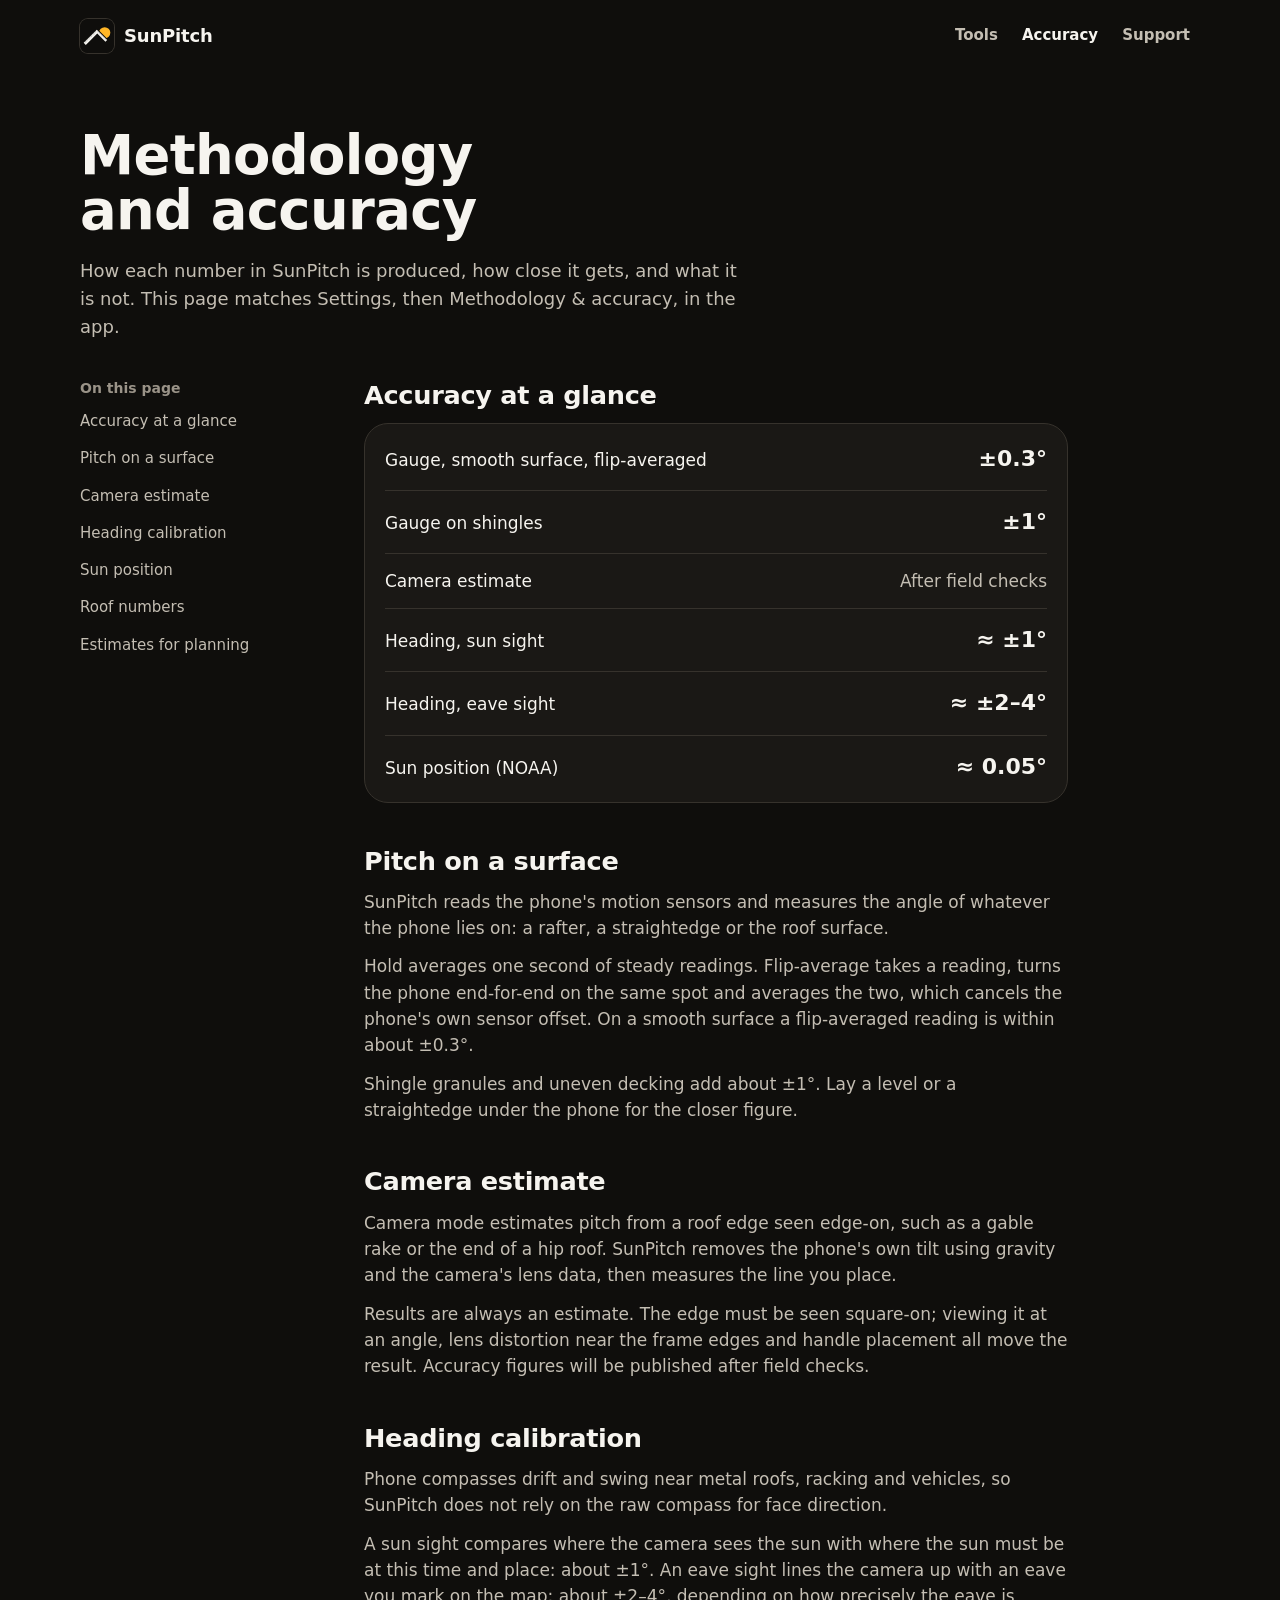
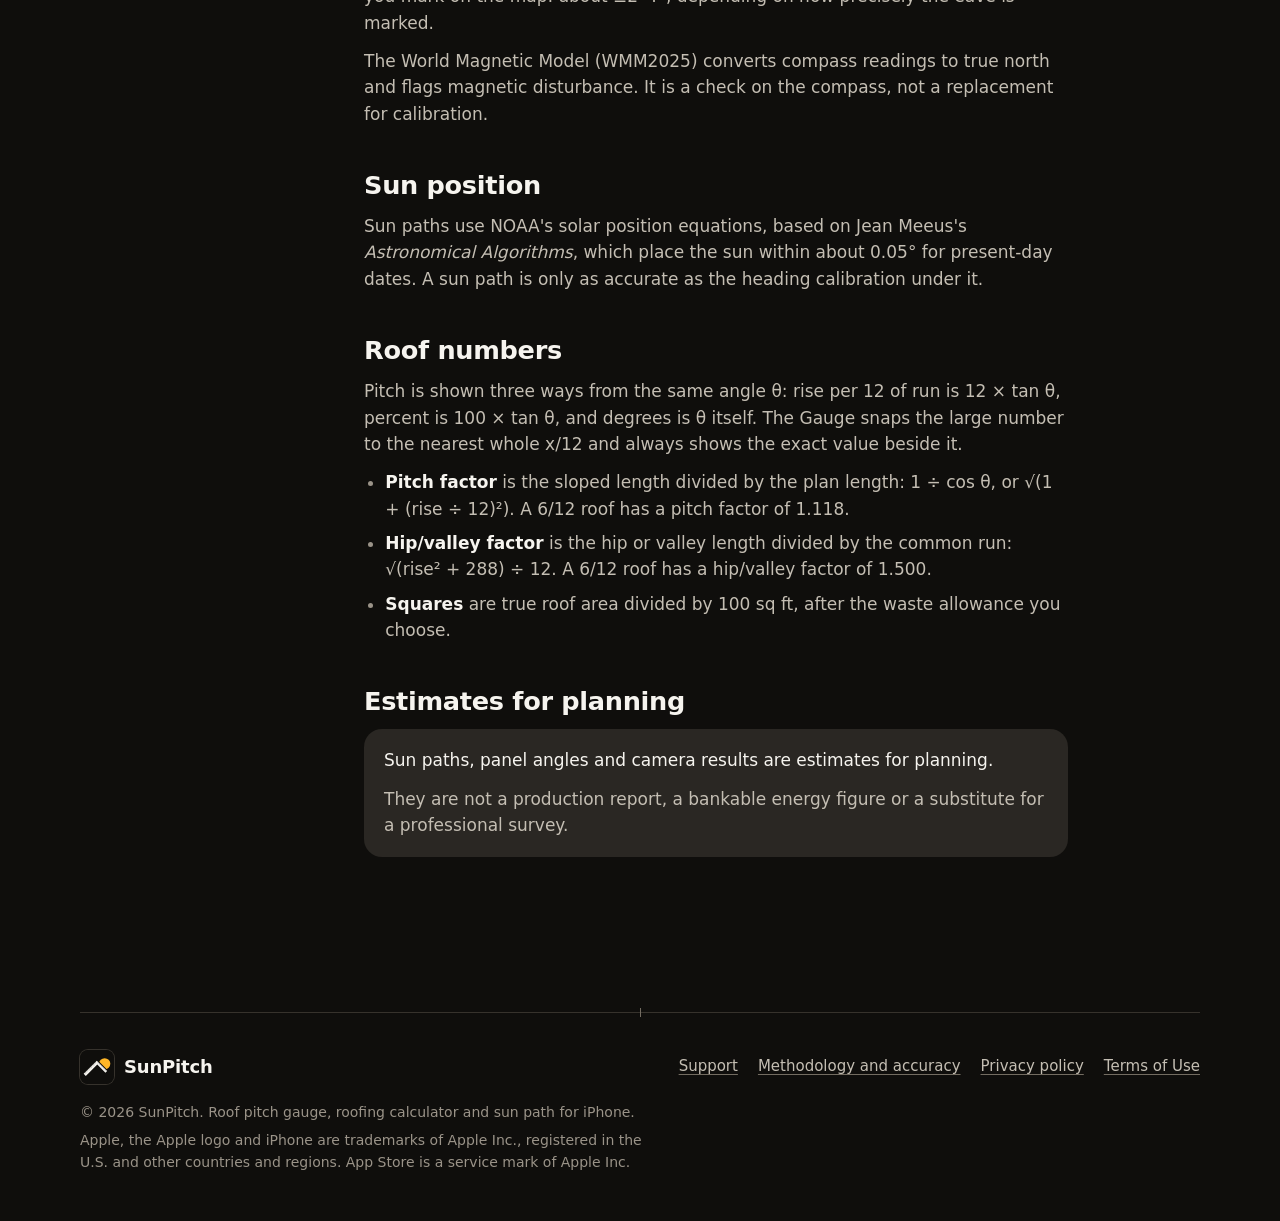
==== methodology.html @ bb5fe78e "Publish site from sunpitch@19d4acf" ====
<!doctype html>
<html lang="en">
<head>
<meta charset="utf-8">
<meta name="viewport" content="width=device-width, initial-scale=1, viewport-fit=cover">
<title>Methodology and accuracy · SunPitch</title>
<meta name="description" content="How SunPitch measures roof pitch, estimates pitch from the camera, calibrates heading and computes the sun's position, and how close each number gets.">
<meta name="theme-color" content="#0F0E0C">
<meta name="color-scheme" content="dark">
<link rel="icon" href="favicon.svg" type="image/svg+xml">
<link rel="apple-touch-icon" href="apple-touch-icon.png">
<link rel="stylesheet" href="style.css">
</head>
<body>
<a class="skip-link" href="#main">Skip to content</a>

<div class="wrap">
  <header class="site-head">
    <a class="brand" href="index.html" aria-label="SunPitch home">
      <img src="icon.svg" alt="" width="34" height="34">
      <span>SunPitch</span>
    </a>
    <nav class="site-nav" aria-label="Main">
      <a class="nav-extra" href="index.html#tools">Tools</a>
      <a class="nav-wide" href="methodology.html" aria-current="page">Accuracy</a>
      <a href="support.html">Support</a>
    </nav>
  </header>
</div>

<main id="main" class="doc">
  <div class="wrap">
    <div class="doc-head">
      <h1>Methodology and accuracy</h1>
      <p class="doc-intro">How each number in SunPitch is produced, how close it gets, and what it is not. This page matches Settings, then Methodology &amp; accuracy, in the app.</p>
    </div>

    <div class="doc-body">
      <nav class="toc" aria-labelledby="toc-title">
        <h2 id="toc-title">On this page</h2>
        <ol>
          <li><a href="#glance">Accuracy at a glance</a></li>
          <li><a href="#surface">Pitch on a surface</a></li>
          <li><a href="#camera">Camera estimate</a></li>
          <li><a href="#heading">Heading calibration</a></li>
          <li><a href="#sun">Sun position</a></li>
          <li><a href="#roof">Roof numbers</a></li>
          <li><a href="#estimates">Estimates for planning</a></li>
        </ol>
      </nav>

      <div class="prose">
        <section id="glance" aria-labelledby="glance-title">
          <h2 id="glance-title">Accuracy at a glance</h2>
          <div class="acc-card">
            <table class="acc">
              <caption class="visually-hidden">Typical accuracy of each SunPitch measurement</caption>
              <tbody>
                <tr><th scope="row">Gauge, smooth surface, flip-averaged</th><td>±0.3°</td></tr>
                <tr><th scope="row">Gauge on shingles</th><td>±1°</td></tr>
                <tr><th scope="row">Camera estimate</th><td class="wait">After field checks</td></tr>
                <tr><th scope="row">Heading, sun sight</th><td>≈ ±1°</td></tr>
                <tr><th scope="row">Heading, eave sight</th><td>≈ ±2–4°</td></tr>
                <tr><th scope="row">Sun position (NOAA)</th><td>≈ 0.05°</td></tr>
              </tbody>
            </table>
          </div>
        </section>

        <section id="surface" aria-labelledby="surface-title">
          <h2 id="surface-title">Pitch on a surface</h2>
          <p>SunPitch reads the phone's motion sensors and measures the angle of whatever the phone lies on: a rafter, a straightedge or the roof surface.</p>
          <p>Hold averages one second of steady readings. Flip-average takes a reading, turns the phone end-for-end on the same spot and averages the two, which cancels the phone's own sensor offset. On a smooth surface a flip-averaged reading is within about ±0.3°.</p>
          <p>Shingle granules and uneven decking add about ±1°. Lay a level or a straightedge under the phone for the closer figure.</p>
        </section>

        <section id="camera" aria-labelledby="camera-title">
          <h2 id="camera-title">Camera estimate</h2>
          <p>Camera mode estimates pitch from a roof edge seen edge-on, such as a gable rake or the end of a hip roof. SunPitch removes the phone's own tilt using gravity and the camera's lens data, then measures the line you place.</p>
          <p>Results are always an estimate. The edge must be seen square-on; viewing it at an angle, lens distortion near the frame edges and handle placement all move the result. Accuracy figures will be published after field checks.</p>
        </section>

        <section id="heading" aria-labelledby="heading-title">
          <h2 id="heading-title">Heading calibration</h2>
          <p>Phone compasses drift and swing near metal roofs, racking and vehicles, so SunPitch does not rely on the raw compass for face direction.</p>
          <p>A sun sight compares where the camera sees the sun with where the sun must be at this time and place: about ±1°. An eave sight lines the camera up with an eave you mark on the map: about ±2–4°, depending on how precisely the eave is marked.</p>
          <p>The World Magnetic Model (WMM2025) converts compass readings to true north and flags magnetic disturbance. It is a check on the compass, not a replacement for calibration.</p>
        </section>

        <section id="sun" aria-labelledby="sun-title">
          <h2 id="sun-title">Sun position</h2>
          <p>Sun paths use NOAA's solar position equations, based on Jean Meeus's <cite>Astronomical Algorithms</cite>, which place the sun within about 0.05° for present-day dates. A sun path is only as accurate as the heading calibration under it.</p>
        </section>

        <section id="roof" aria-labelledby="roof-title">
          <h2 id="roof-title">Roof numbers</h2>
          <p>Pitch is shown three ways from the same angle θ: rise per 12 of run is 12 × tan θ, percent is 100 × tan θ, and degrees is θ itself. The Gauge snaps the large number to the nearest whole x/12 and always shows the exact value beside it.</p>
          <ul>
            <li><strong>Pitch factor</strong> is the sloped length divided by the plan length: 1 ÷ cos θ, or √(1 + (rise ÷ 12)²). A 6/12 roof has a pitch factor of 1.118.</li>
            <li><strong>Hip/valley factor</strong> is the hip or valley length divided by the common run: √(rise² + 288) ÷ 12. A 6/12 roof has a hip/valley factor of 1.500.</li>
            <li><strong>Squares</strong> are true roof area divided by 100 sq ft, after the waste allowance you choose.</li>
          </ul>
        </section>

        <section id="estimates" aria-labelledby="estimates-title">
          <h2 id="estimates-title">Estimates for planning</h2>
          <div class="note">
            <p>Sun paths, panel angles and camera results are estimates for planning.</p>
            <p>They are not a production report, a bankable energy figure or a substitute for a professional survey.</p>
          </div>
        </section>
      </div>
    </div>
  </div>
</main>

<footer class="site-foot">
  <div class="wrap">
    <hr class="horizon">
    <div class="foot-grid">
      <div class="foot-legal">
        <a class="brand" href="index.html" aria-label="SunPitch home"><img src="icon.svg" alt="" width="34" height="34"><span>SunPitch</span></a>
        <p>© 2026 SunPitch. Roof pitch gauge, roofing calculator and sun path for iPhone.</p>
        <p>Apple, the Apple logo and iPhone are trademarks of Apple Inc., registered in the U.S. and other countries and regions. App Store is a service mark of Apple Inc.</p>
      </div>
      <nav aria-label="Footer">
        <ul class="foot-links">
          <li><a href="support.html">Support</a></li>
          <li><a href="methodology.html" aria-current="page">Methodology and accuracy</a></li>
          <li><a href="privacy.html">Privacy policy</a></li>
          <li><a href="terms.html">Terms of Use</a></li>
        </ul>
      </nav>
    </div>
  </div>
</footer>
</body>
</html>
---- style.css ----
/* SunPitch public site. Design system: docs/design/DESIGN.md, dark palette.
   One stylesheet, no web fonts, no scripts. SF Pro is used through system-ui in three widths:
   Expanded for names and actions, Condensed for numbers, Standard for prose. */

:root {
  color-scheme: dark;

  /* Named colours (DESIGN §3.1) */
  --asphalt: #0F0E0C;
  --slate-1: #1A1815;
  --slate-2: #211F1C;
  --slate-3: #2A2723;
  --chalk: #F6F4EF;
  --sungold: #FFB627;
  --level: #98F5BB;
  --flag: #FF8A3D;
  --ember: #FF7A5C;
  --frost: #C2E0FF;

  /* Roles (DESIGN §3.2). Every text role is at least 6:1 on the background. */
  --bg: var(--asphalt);
  --surface: var(--slate-1);
  --overlay: var(--slate-2);
  --fill: var(--slate-3);
  --hairline: #36322C;
  --border-strong: #736C61;
  --text-1: var(--chalk);          /* 17.55:1 */
  --text-2: #C4BEB3;               /* 10.44:1 */
  --text-3: #9A9388;               /* 6.34:1, metadata only */
  --accent: var(--sungold);
  --on-accent: #17130B;
  --accent-container: #3F3118;
  --positive-container: #2C372C;
  --warning-container: #3F2A1B;
  --focus: var(--sungold);

  /* Type: one family, three widths */
  --font: system-ui, -apple-system, "Segoe UI", Roboto, "Helvetica Neue", Arial, sans-serif;
  --wide: 125%;
  --narrow: 75%;

  /* Space (4 pt grid) */
  --gutter: 20px;
  --max: 1160px;
  --measure: 64ch;
  --section: clamp(64px, 9vw, 120px);

  /* Radii: the bigger the object, the rounder */
  --r-s: 10px;
  --r-m: 14px;
  --r-l: 18px;
  --r-xl: 24px;
  --r-xxl: 32px;
}

@media (prefers-contrast: more) {
  :root {
    --text-2: #DAD5CC;
    --text-3: #B5AEA3;
    --hairline: #4A453E;
    --border-strong: #8C8578;
  }
}

/* ---------- Base ---------- */

*,
*::before,
*::after { box-sizing: border-box; }

html {
  background: var(--bg);
  -webkit-text-size-adjust: 100%;
  text-size-adjust: 100%;
  scroll-padding-top: 24px;
}

body {
  margin: 0;
  background: var(--bg);
  color: var(--text-1);
  font-family: var(--font);
  font-size: 1.0625rem;          /* 17 px, the iOS body size */
  line-height: 1.55;
  -webkit-font-smoothing: antialiased;
  text-rendering: optimizeLegibility;
  overflow-x: hidden;
}

img,
svg { display: block; max-width: 100%; }

p,
ul,
ol,
dl,
figure { margin: 0; }

a {
  color: var(--text-1);
  text-decoration: underline;
  text-decoration-color: var(--border-strong);
  text-decoration-thickness: 1px;
  text-underline-offset: 0.18em;
}
a:hover { text-decoration-color: var(--accent); }

:focus-visible {
  outline: 2px solid var(--focus);
  outline-offset: 3px;
  border-radius: 4px;
}

h1,
h2,
h3 {
  margin: 0;
  font-stretch: var(--wide);
  font-weight: 700;
  letter-spacing: -0.012em;
  text-wrap: balance;
}

h1 { font-size: clamp(2.15rem, 1.05rem + 4.2vw, 4.1rem); line-height: 1.02; }
h2 { font-size: clamp(1.55rem, 1.1rem + 1.7vw, 2.35rem); line-height: 1.1; }
h3 { font-size: 1.25rem; line-height: 1.2; font-weight: 650; }

.num {
  font-stretch: var(--narrow);
  font-variant-numeric: tabular-nums;
}

.visually-hidden {
  position: absolute !important;
  width: 1px;
  height: 1px;
  margin: -1px;
  padding: 0;
  overflow: hidden;
  clip: rect(0 0 0 0);
  white-space: nowrap;
  border: 0;
}

.skip-link {
  position: absolute;
  left: 12px;
  top: -60px;
  z-index: 10;
  padding: 10px 16px;
  border-radius: var(--r-m);
  background: var(--accent);
  color: var(--on-accent);
  font-weight: 650;
  font-stretch: var(--wide);
  text-decoration: none;
}
.skip-link:focus { top: 12px; }

.wrap {
  width: 100%;
  max-width: var(--max);
  margin-inline: auto;
  padding-inline: var(--gutter);
}

/* ---------- Horizon rule (signature 3): a level's horizon with a centre tick ---------- */

.horizon {
  position: relative;
  height: 1px;
  margin: 0;
  border: 0;
  background: var(--hairline);
  overflow: visible;
}
.horizon::after {
  content: "";
  position: absolute;
  left: 50%;
  top: -4px;
  width: 1px;
  height: 9px;
  background: var(--border-strong);
}

/* ---------- Header ---------- */

.site-head {
  display: flex;
  align-items: center;
  justify-content: space-between;
  gap: 16px;
  min-height: 72px;
}

.brand {
  display: inline-flex;
  align-items: center;
  gap: 10px;
  min-height: 44px;
  color: var(--text-1);
  text-decoration: none;
  font-stretch: var(--wide);
  font-weight: 700;
  font-size: 1.125rem;
  letter-spacing: -0.01em;
}
.brand img { width: 34px; height: 34px; border-radius: 8px; box-shadow: 0 0 0 1px var(--hairline); }

.site-nav { display: flex; gap: 4px; }
.site-nav a {
  display: inline-flex;
  align-items: center;
  min-height: 44px;
  padding-inline: 10px;
  border-radius: var(--r-m);
  color: var(--text-2);
  text-decoration: none;
  font-stretch: var(--wide);
  font-weight: 600;
  font-size: 0.9375rem;
}
.site-nav a:hover { color: var(--text-1); background: var(--surface); }
.site-nav a[aria-current="page"] { color: var(--text-1); }
.site-nav .nav-extra { display: none; }

@media (min-width: 720px) {
  .site-nav .nav-extra { display: inline-flex; }
}

/* ---------- Hero ---------- */

.hero {
  display: grid;
  grid-template-columns: minmax(0, 1fr);
  gap: 40px;
  padding-block: clamp(28px, 6vw, 72px) clamp(56px, 7vw, 96px);
}

.hero h1 { max-width: 13ch; }

.lede {
  margin-top: 20px;
  max-width: 46ch;
  color: var(--text-2);
  font-size: clamp(1.0625rem, 1rem + 0.3vw, 1.1875rem);
}

.get {
  display: flex;
  flex-wrap: wrap;
  align-items: center;
  gap: 16px 20px;
  margin-top: 32px;
}

/* App Store badge. Replace the placeholder with Apple's official artwork (see README). */
.store-badge {
  display: inline-flex;
  align-items: center;
  justify-content: center;
  min-width: 160px;
  min-height: 54px;
  border-radius: 12px;
  text-decoration: none;
}
.store-badge.placeholder {
  flex-direction: column;
  gap: 2px;
  padding: 8px 16px;
  border: 1.5px solid var(--hairline);
  background: transparent;
  color: var(--text-1);
  font-size: 0.8125rem;
  line-height: 1.25;
  text-align: center;
}
.store-badge.placeholder strong { font-stretch: var(--wide); font-size: 0.9375rem; }
.store-badge.placeholder span { color: var(--text-2); }

.price-line {
  max-width: 30ch;
  color: var(--text-2);
  font-size: 0.9375rem;
  line-height: 1.45;
}
.price-line b { color: var(--text-1); font-weight: 600; }

@media (min-width: 960px) {
  .hero {
    grid-template-columns: minmax(0, 1.08fr) minmax(0, 0.92fr);
    align-items: center;
    gap: 56px;
  }
}

/* ---------- Instrument card: the Gauge, as the app draws it ---------- */

.instrument {
  position: relative;
  padding: 16px clamp(16px, 4vw, 24px) clamp(18px, 4vw, 24px);
  border: 1px solid var(--hairline);
  border-radius: var(--r-xxl);
  background: var(--surface);
}

.pills {
  display: flex;
  align-items: center;
  gap: 8px;
  flex-wrap: wrap;
}

.pill {
  display: inline-flex;
  align-items: center;
  gap: 6px;
  min-height: 30px;
  padding: 4px 12px;
  border-radius: 999px;
  font-stretch: var(--wide);
  font-weight: 600;
  font-size: 0.8125rem;
  line-height: 1;
  white-space: nowrap;
}
.pill svg { width: 13px; height: 13px; flex: none; }
.pill-held { background: var(--accent-container); color: var(--sungold); }
.pill-info { border: 1px solid var(--hairline); color: var(--text-2); }
.pill-tol {
  margin-left: auto;
  border: 1px solid var(--hairline);
  color: var(--text-2);
  font-stretch: var(--narrow);
  font-variant-numeric: tabular-nums;
  font-size: 0.9375rem;
}
.pill-estimate {
  border: 1.5px dashed var(--text-2);
  color: var(--text-2);
}
.pill-live { background: var(--positive-container); color: var(--level); }
.pill-live::before {
  content: "";
  width: 7px;
  height: 7px;
  border-radius: 50%;
  background: var(--level);
}

.reading {
  display: flex;
  align-items: flex-end;
  justify-content: space-between;
  gap: 12px;
  margin-top: 18px;
}

.readout {
  font-stretch: var(--narrow);
  font-variant-numeric: tabular-nums;
  font-weight: 700;
  font-size: clamp(6.25rem, 4.6rem + 7vw, 9.5rem);
  line-height: 0.8;
  letter-spacing: -0.02em;
  white-space: nowrap;
}
.readout .v { color: var(--sungold); }
.readout .u { color: var(--text-2); font-size: 40%; letter-spacing: 0; }

.held-bar {
  width: 9.5rem;
  max-width: 48%;
  height: 6px;
  margin-top: 14px;
  border-radius: 3px;
  background: var(--sungold);
  transform-origin: left center;
}

.reading-side {
  display: grid;
  justify-items: end;
  gap: 2px;
  padding-bottom: 4px;
  font-stretch: var(--narrow);
  font-variant-numeric: tabular-nums;
  text-align: right;
  white-space: nowrap;
}
.reading-side .deg { font-size: clamp(1.9rem, 1.5rem + 1.4vw, 2.5rem); font-weight: 700; line-height: 1.05; }
.reading-side .pct { font-size: 1.5rem; font-weight: 650; color: var(--text-2); line-height: 1.1; }
.reading-side .exact { font-size: 1.0625rem; color: var(--text-3); }

.dial-row {
  display: grid;
  grid-template-columns: minmax(0, 1fr);
  gap: 14px;
  margin-top: 18px;
}
.dial { width: 100%; max-width: 300px; height: auto; }

.tiles {
  display: grid;
  grid-template-columns: 1fr 1fr;
  gap: 10px;
  align-content: end;
}
.tile {
  padding: 12px 14px 14px;
  border-radius: var(--r-l);
  background: var(--fill);
}
.tile-label {
  display: block;
  color: var(--text-2);
  font-stretch: var(--wide);
  font-weight: 600;
  font-size: 0.8125rem;
  line-height: 1.3;
}
.tile-value {
  display: block;
  margin-top: 4px;
  font-stretch: var(--narrow);
  font-variant-numeric: tabular-nums;
  font-weight: 650;
  font-size: 1.875rem;
  line-height: 1;
}

@media (min-width: 420px) {
  .dial-row { grid-template-columns: minmax(0, 1.35fr) minmax(0, 1fr); align-items: end; }
  .tiles { grid-template-columns: 1fr; }
}

.instrument figcaption {
  margin-top: 16px;
  color: var(--text-3);
  font-size: 0.8125rem;
}

/* Dial (the Quadrant) */
.q-tM { stroke: #C4BEB3; stroke-width: 2.4; stroke-linecap: round; }
.q-tm5 { stroke: #C4BEB3; stroke-width: 1.4; }
.q-tm { stroke: #6B655B; stroke-width: 1; }
.q-rise { stroke: #9A9388; stroke-width: 1.4; }
.q-rarc { fill: none; stroke: #6B655B; stroke-width: 1; }
.q-lab text { fill: #C4BEB3; font: 600 13px var(--font); font-stretch: var(--narrow); }
.q-rlab text { fill: #9A9388; font: 600 12px var(--font); font-stretch: var(--narrow); }
.q-frame { fill: none; stroke: #736C61; stroke-width: 1.5; }
.q-wedge { fill: none; stroke: var(--sungold); stroke-width: 226; stroke-dasharray: 52.54 720; }
.q-needle line { stroke: var(--sungold); stroke-width: 3; stroke-linecap: round; }
.q-needle circle { fill: var(--sungold); }
.q-needle { transform-box: view-box; transform-origin: 22px 278px; }
.q-pivot { fill: var(--chalk); }
.q-pivot-in { fill: var(--asphalt); }

/* One orchestrated moment: the needle settles, then the reading locks gold. */
@media (prefers-reduced-motion: no-preference) {
  .q-needle { animation: needle 1.25s cubic-bezier(0.25, 0.85, 0.3, 1.12) 0.25s both; }
  .q-wedge { animation: wedge 1.25s cubic-bezier(0.25, 0.85, 0.3, 1.12) 0.25s both; }
  .readout .v { animation: lock 0.35s ease-out 1.5s both; }
  .held-bar { animation: bar 0.4s cubic-bezier(0.2, 0.8, 0.2, 1) 1.55s both; }
  .pill-held { animation: fadein 0.3s ease-out 1.5s both; }
}
@keyframes needle { from { transform: rotate(26.64deg); } to { transform: rotate(0deg); } }
@keyframes wedge { from { stroke-dasharray: 0 720; } to { stroke-dasharray: 52.54 720; } }
@keyframes lock { from { color: var(--chalk); } to { color: var(--sungold); } }
@keyframes bar { from { transform: scaleX(0); } to { transform: scaleX(1); } }
@keyframes fadein { from { opacity: 0; } to { opacity: 1; } }

/* ---------- Sections ---------- */

.section { padding-block: var(--section); }
.section.flush-top { padding-top: 0; }
.section-head { max-width: 40rem; }
.section-head p {
  margin-top: 16px;
  color: var(--text-2);
  max-width: 52ch;
}

/* ---------- Spec rows: every tool leads with the number it gives you ---------- */

.specs {
  margin-top: clamp(40px, 6vw, 64px);
  border-top: 1px solid var(--hairline);
}

.spec {
  display: grid;
  grid-template-columns: minmax(0, 1fr);
  gap: 14px;
  padding-block: 32px;
  border-bottom: 1px solid var(--hairline);
}

.spec-fig {
  font-stretch: var(--narrow);
  font-variant-numeric: tabular-nums;
  line-height: 1;
}
.spec-fig .big {
  display: block;
  font-weight: 700;
  font-size: clamp(3.25rem, 2.4rem + 3.6vw, 5.25rem);
  letter-spacing: -0.015em;
  white-space: nowrap;
}
.spec-fig .big small { font-size: 42%; color: var(--text-2); letter-spacing: 0; }
.spec-fig .sub {
  display: block;
  margin-top: 10px;
  color: var(--text-2);
  font-size: 1.1875rem;
  font-weight: 600;
}
.spec-fig .pill { margin-top: 14px; font-stretch: var(--wide); }

/* Every estimate looks like one: ≈, a lighter numeral and a dashed outline */
.spec-fig.estimate .big { font-weight: 500; color: var(--text-1); }
.spec-fig.estimate .approx { color: var(--text-2); font-size: 62%; margin-right: 0.08em; }

.spec-body h3 { margin-bottom: 10px; }
.spec-body p { color: var(--text-2); max-width: var(--measure); }
.spec-body p + p,
.spec-body .ticks + p { margin-top: 12px; }

.ticks {
  display: grid;
  gap: 6px;
  margin-top: 14px;
  padding: 0;
  list-style: none;
  color: var(--text-2);
  max-width: var(--measure);
}
.ticks li {
  position: relative;
  padding-left: 22px;
}
.ticks li::before {
  content: "";
  position: absolute;
  left: 2px;
  top: 0.78em;
  width: 10px;
  height: 1.5px;
  background: var(--border-strong);
}

@media (min-width: 760px) {
  .spec {
    grid-template-columns: minmax(0, 5fr) minmax(0, 7fr);
    gap: 40px;
    padding-block: 44px;
  }
}

/* ---------- Sun band ---------- */

.sun-band {
  display: grid;
  gap: 28px;
  padding-block: 44px;
  border-bottom: 1px solid var(--hairline);
}

.sky {
  position: relative;
  overflow: hidden;
  border: 1px solid var(--hairline);
  border-radius: var(--r-xl);
  background: #14130F;
}
.sky-fig { margin-top: 24px; }
.sky svg { width: 100%; height: auto; }
.hour-lab { font-family: var(--font); font-stretch: var(--narrow); }
.sky-hud {
  position: absolute;
  inset: 12px 12px auto 12px;
  display: flex;
  flex-wrap: wrap;
  justify-content: space-between;
  gap: 8px;
}
.sky-hud .pill { background: rgba(15, 14, 12, 0.78); }
.sky-hud .pill-live { background: rgba(44, 55, 44, 0.92); }

.legend {
  display: flex;
  flex-wrap: wrap;
  gap: 8px 20px;
  margin-top: 16px;
  padding: 0;
  list-style: none;
  color: var(--text-2);
  font-size: 0.9375rem;
}
.legend li { display: inline-flex; align-items: center; gap: 8px; }
.legend svg { width: 26px; height: 8px; flex: none; }
.sky-note { margin-top: 10px; color: var(--text-3); font-size: 0.875rem; }

@media (min-width: 960px) {
  .sun-band {
    grid-template-columns: minmax(0, 5fr) minmax(0, 7fr);
    gap: 40px;
    align-items: start;
    padding-block: 52px;
  }
}

/* ---------- Accuracy table ---------- */

.acc {
  width: 100%;
  margin-top: 32px;
  border-collapse: collapse;
}
.acc th,
.acc td {
  padding: 14px 0;
  border-bottom: 1px solid var(--hairline);
  text-align: left;
  vertical-align: baseline;
}
.acc thead th {
  padding-top: 0;
  color: var(--text-3);
  font-stretch: var(--wide);
  font-weight: 600;
  font-size: 0.8125rem;
}
.acc tbody th { font-weight: 400; color: var(--text-1); padding-right: 16px; }
.acc td {
  text-align: right;
  white-space: nowrap;
  font-stretch: var(--narrow);
  font-variant-numeric: tabular-nums;
  font-weight: 650;
  font-size: 1.375rem;
}
.acc td.wait { font-weight: 500; font-size: 1.0625rem; color: var(--text-2); white-space: normal; }
.acc thead th:last-child { text-align: right; }

.two-col {
  display: grid;
  grid-template-columns: minmax(0, 1fr);
  gap: 32px;
}
@media (min-width: 900px) {
  .two-col { grid-template-columns: minmax(0, 5fr) minmax(0, 7fr); gap: 40px; }
  .two-col .acc { margin-top: 0; }
}

.more {
  display: inline-flex;
  align-items: center;
  min-height: 44px;
  margin-top: 20px;
  font-stretch: var(--wide);
  font-weight: 600;
  font-size: 0.9375rem;
}

/* ---------- Safety ---------- */

.safety {
  display: grid;
  gap: 18px;
  padding: clamp(22px, 4vw, 36px);
  border: 1.5px solid var(--border-strong);
  border-radius: var(--r-xl);
}
.safety-mark {
  display: grid;
  place-items: center;
  width: 48px;
  height: 48px;
  border-radius: var(--r-m);
  background: var(--fill);
}
.safety-mark svg { width: 24px; height: 24px; }
.safety p { color: var(--text-2); max-width: var(--measure); }
.safety h2 + p { margin-top: 14px; }
.safety p strong { color: var(--text-1); font-weight: 600; }
.safety p + p { margin-top: 10px; }
@media (min-width: 760px) {
  .safety { grid-template-columns: 48px minmax(0, 1fr); gap: 24px; }
}

/* ---------- Plans ---------- */

.plans {
  display: grid;
  gap: 16px;
  margin-top: 32px;
}
.plan {
  display: grid;
  gap: 6px;
  padding: 22px 22px 24px;
  border: 1px solid var(--hairline);
  border-radius: var(--r-xl);
  background: var(--surface);
}
.plan-name {
  font-stretch: var(--wide);
  font-weight: 650;
  font-size: 1.0625rem;
}
.plan-price {
  font-stretch: var(--narrow);
  font-variant-numeric: tabular-nums;
  font-weight: 700;
  font-size: clamp(3rem, 2.4rem + 2.4vw, 4rem);
  line-height: 1;
}
.plan-price small { color: var(--text-2); font-size: 38%; font-weight: 600; letter-spacing: 0; }
.plan-trial { color: var(--text-2); }
@media (min-width: 640px) {
  .plans { grid-template-columns: 1fr 1fr; }
}

.fine {
  display: grid;
  gap: 8px;
  margin-top: 24px;
  padding: 0;
  list-style: none;
  color: var(--text-2);
  font-size: 0.9375rem;
  max-width: 72ch;
}

/* ---------- Footer ---------- */

.site-foot {
  margin-top: 0;
  padding-block: 40px 48px;
  color: var(--text-3);
  font-size: 0.875rem;
}
.foot-grid {
  display: grid;
  gap: 24px;
  margin-top: 32px;
}
.foot-links {
  display: flex;
  flex-wrap: wrap;
  gap: 4px 20px;
  padding: 0;
  list-style: none;
}
.foot-links a {
  display: inline-flex;
  align-items: center;
  min-height: 44px;
  color: var(--text-2);
  font-size: 0.9375rem;
}
.foot-legal .brand + p { margin-top: 12px; }
.foot-legal p + p { margin-top: 6px; }
@media (min-width: 760px) {
  .foot-grid { grid-template-columns: 1fr auto; align-items: start; }
}

/* ---------- Long-form pages (privacy, terms, support, methodology) ---------- */

.doc {
  padding-block: clamp(24px, 5vw, 56px) var(--section);
}
.doc-head { max-width: 46rem; }
.doc-head h1 { font-size: clamp(2.1rem, 1.3rem + 3vw, 3.4rem); }
.doc-meta {
  margin-top: 14px;
  color: var(--text-3);
  font-size: 0.9375rem;
}
.doc-intro {
  margin-top: 18px;
  color: var(--text-2);
  font-size: 1.125rem;
  max-width: 58ch;
}

.doc-body {
  display: grid;
  grid-template-columns: minmax(0, 1fr);
  gap: 40px;
  margin-top: 40px;
}

.toc {
  align-self: start;
  font-size: 0.9375rem;
}
.toc h2 {
  font-size: 0.875rem;
  color: var(--text-3);
  letter-spacing: 0;
}
.toc ol {
  display: grid;
  gap: 2px;
  margin-top: 8px;
  padding: 0;
  list-style: none;
}
.toc a {
  display: block;
  padding-block: 6px;
  color: var(--text-2);
  text-decoration: none;
}
.toc a:hover { color: var(--text-1); }

@media (min-width: 1000px) {
  .doc-body { grid-template-columns: 220px minmax(0, 1fr); gap: 64px; }
  .toc { position: sticky; top: 24px; }
}
@media (max-width: 999px) {
  .toc { display: none; }
}

.prose { max-width: 44rem; }
.prose > section + section { margin-top: 44px; }
.prose h2 { font-size: clamp(1.3rem, 1.1rem + 0.8vw, 1.6rem); margin-bottom: 14px; scroll-margin-top: 24px; }
.prose h3 { font-size: 1.0625rem; margin: 22px 0 8px; }
.prose p,
.prose li { color: var(--text-2); }
.prose p + p,
.prose p + ul,
.prose ul + p,
.prose p + ol,
.prose ol + p { margin-top: 12px; }
.prose ul,
.prose ol { padding-left: 1.25em; display: grid; gap: 8px; }
.prose li::marker { color: var(--text-3); }
.prose strong { color: var(--text-1); font-weight: 600; }

.summary {
  padding: 22px 24px 24px;
  border: 1px solid var(--hairline);
  border-radius: var(--r-xl);
  background: var(--surface);
}
.summary h2 { font-size: 1.125rem; margin-bottom: 12px; }
.summary ul { gap: 8px; }

.callout {
  margin-top: 16px;
  padding: 18px 20px;
  border-radius: var(--r-l);
  border: 1.5px dashed var(--flag);
  background: var(--warning-container);
}
.callout p { color: var(--text-1); }
.prose .callout + p { margin-top: 14px; }

.ph {
  padding: 1px 6px;
  border: 1px dashed var(--flag);
  border-radius: 6px;
  color: var(--flag);
  font-weight: 600;
  white-space: nowrap;
}

.note {
  padding: 18px 20px;
  border-radius: var(--r-l);
  background: var(--fill);
}
.note p { color: var(--text-1); }
.note p + p { color: var(--text-2); }

/* FAQ */
.faq-group + .faq-group { margin-top: 48px; }
.faq-group h2 { margin-bottom: 8px; }
.faq details { border-bottom: 1px solid var(--hairline); }
.faq summary {
  position: relative;
  display: block;
  padding: 18px 40px 18px 0;
  cursor: pointer;
  list-style: none;
  font-weight: 600;
  font-size: 1.0625rem;
  line-height: 1.35;
}
.faq summary::-webkit-details-marker { display: none; }
.faq summary::after {
  content: "";
  position: absolute;
  right: 6px;
  top: 50%;
  width: 14px;
  height: 14px;
  margin-top: -7px;
  background:
    linear-gradient(var(--text-2), var(--text-2)) center / 14px 2px no-repeat,
    linear-gradient(var(--text-2), var(--text-2)) center / 2px 14px no-repeat;
}
.faq details[open] summary::after {
  background: linear-gradient(var(--text-1), var(--text-1)) center / 14px 2px no-repeat;
}
.faq summary:hover { color: var(--text-1); }
.faq .answer { padding: 0 0 22px; }
.faq .answer p,
.faq .answer li { color: var(--text-2); }
.faq .answer p + p,
.faq .answer p + ol,
.faq .answer ol + p,
.faq .answer p + ul { margin-top: 10px; }
.faq .answer ol,
.faq .answer ul { padding-left: 1.25em; display: grid; gap: 6px; }

.contact-card {
  display: grid;
  gap: 10px;
  margin-top: 48px;
  padding: 24px;
  border: 1px solid var(--hairline);
  border-radius: var(--r-xl);
  background: var(--surface);
}
.contact-card p { color: var(--text-2); }

/* Methodology accuracy card */
.acc-card {
  margin-top: 8px;
  padding: 4px 20px;
  border: 1px solid var(--hairline);
  border-radius: var(--r-xl);
  background: var(--surface);
}
.acc-card .acc { margin-top: 0; }
.acc-card .acc tr:last-child th,
.acc-card .acc tr:last-child td { border-bottom: 0; }

/* 404 */
.lost {
  display: grid;
  gap: 18px;
  padding-block: clamp(48px, 10vw, 120px);
}
.lost .readout { font-size: clamp(6rem, 5rem + 6vw, 9rem); }
.lost .readout .v { color: var(--text-1); animation: none; }

/* Narrow phones (360–399 px) */
@media (max-width: 399px) {
  .site-nav .nav-wide { display: none; }
  .site-nav a { padding-inline: 8px; }
  .instrument { padding-inline: 14px; }
  .pills { gap: 6px; }
  .pill { padding-inline: 9px; font-size: 0.75rem; }
  .pill-tol { font-size: 0.875rem; }
}

/* Small screens: show the middle of the sky bigger and move the HUD chips above it */
@media (max-width: 559px) {
  .sky { display: flex; flex-direction: column; }
  .sky-hud { position: static; order: -1; padding: 12px 12px 4px; }
  .sky svg { width: 130%; max-width: none; margin-left: -15%; }
}

/* ---------- Print: Daylight ink on paper ---------- */

@media print {
  :root {
    --bg: #FFFFFF;
    --surface: #FFFFFF;
    --fill: #F3F3EF;
    --text-1: #0E0E0C;
    --text-2: #3B3934;
    --text-3: #5C5952;
    --hairline: #CDCCC5;
    --border-strong: #7A776F;
  }
  .site-head nav,
  .skip-link,
  .toc,
  .store-badge { display: none !important; }
  .faq details > .answer { display: block; }
  a { color: inherit; }
}
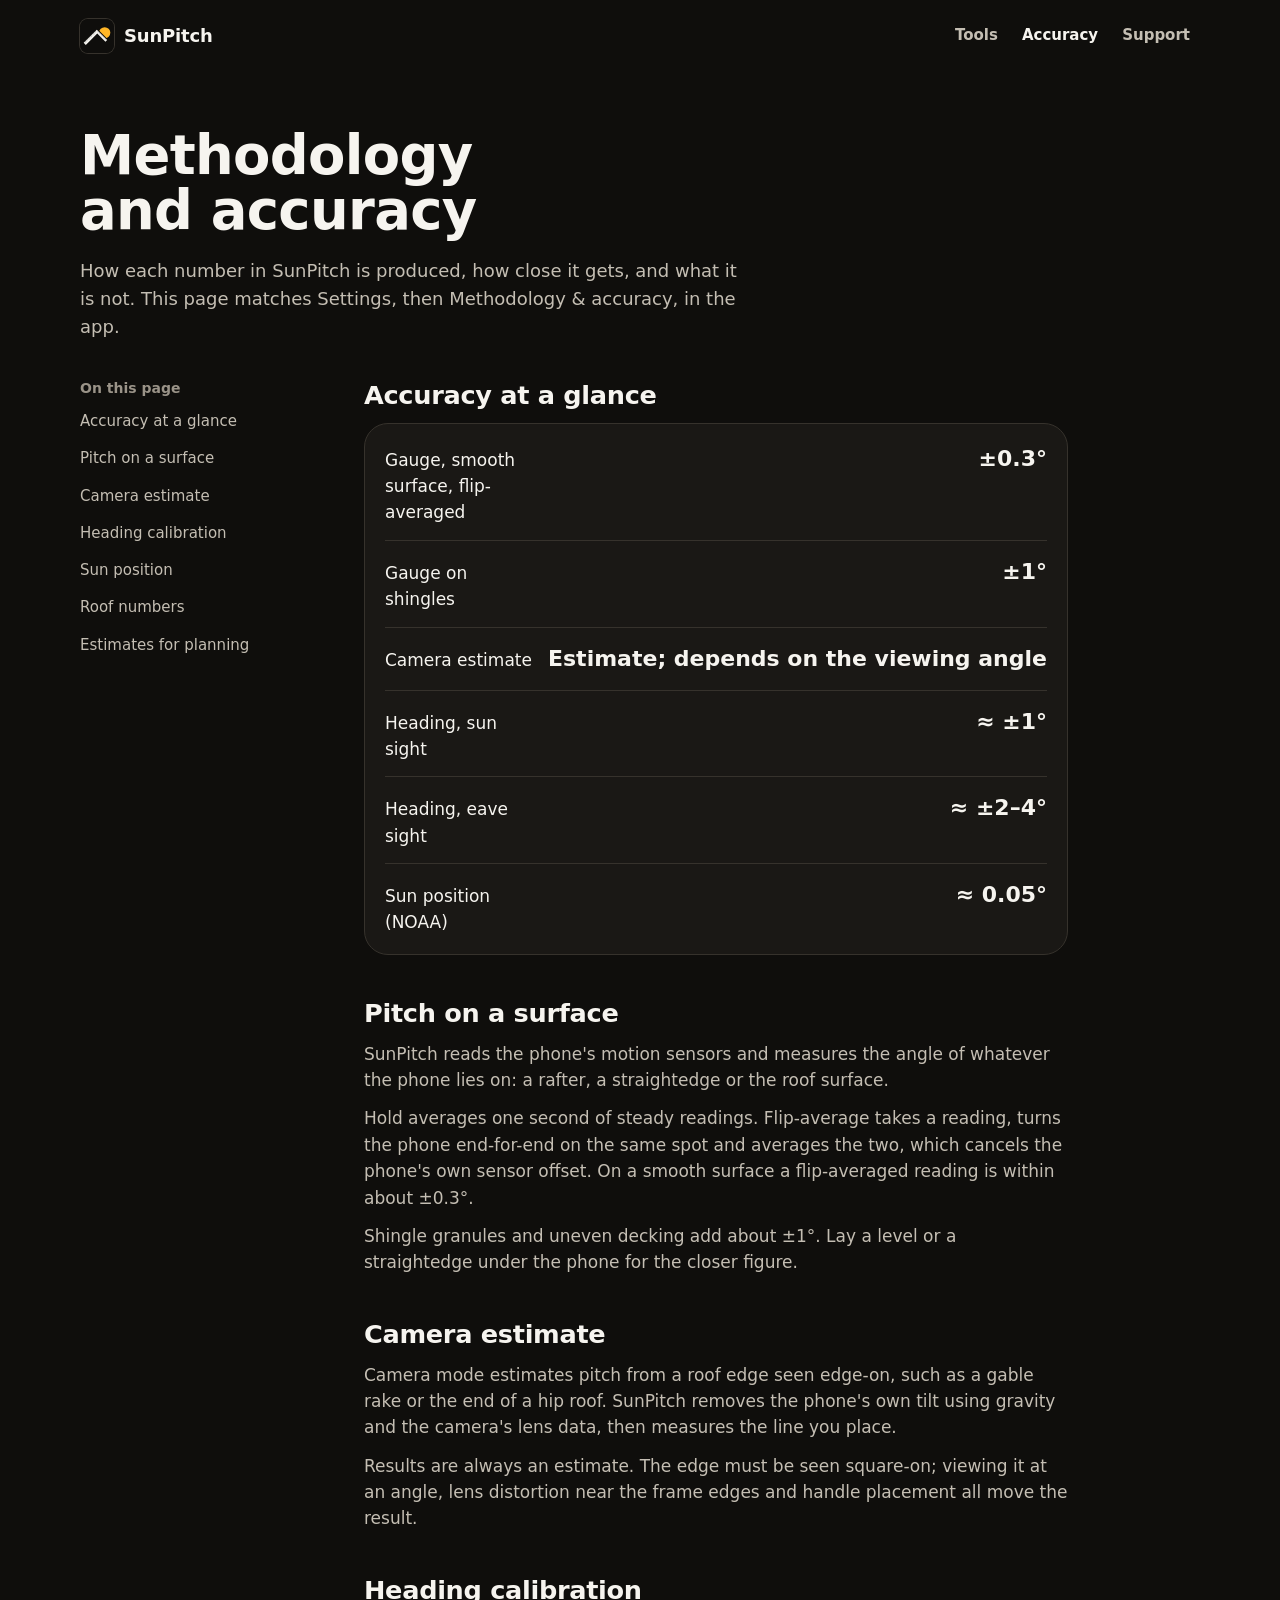
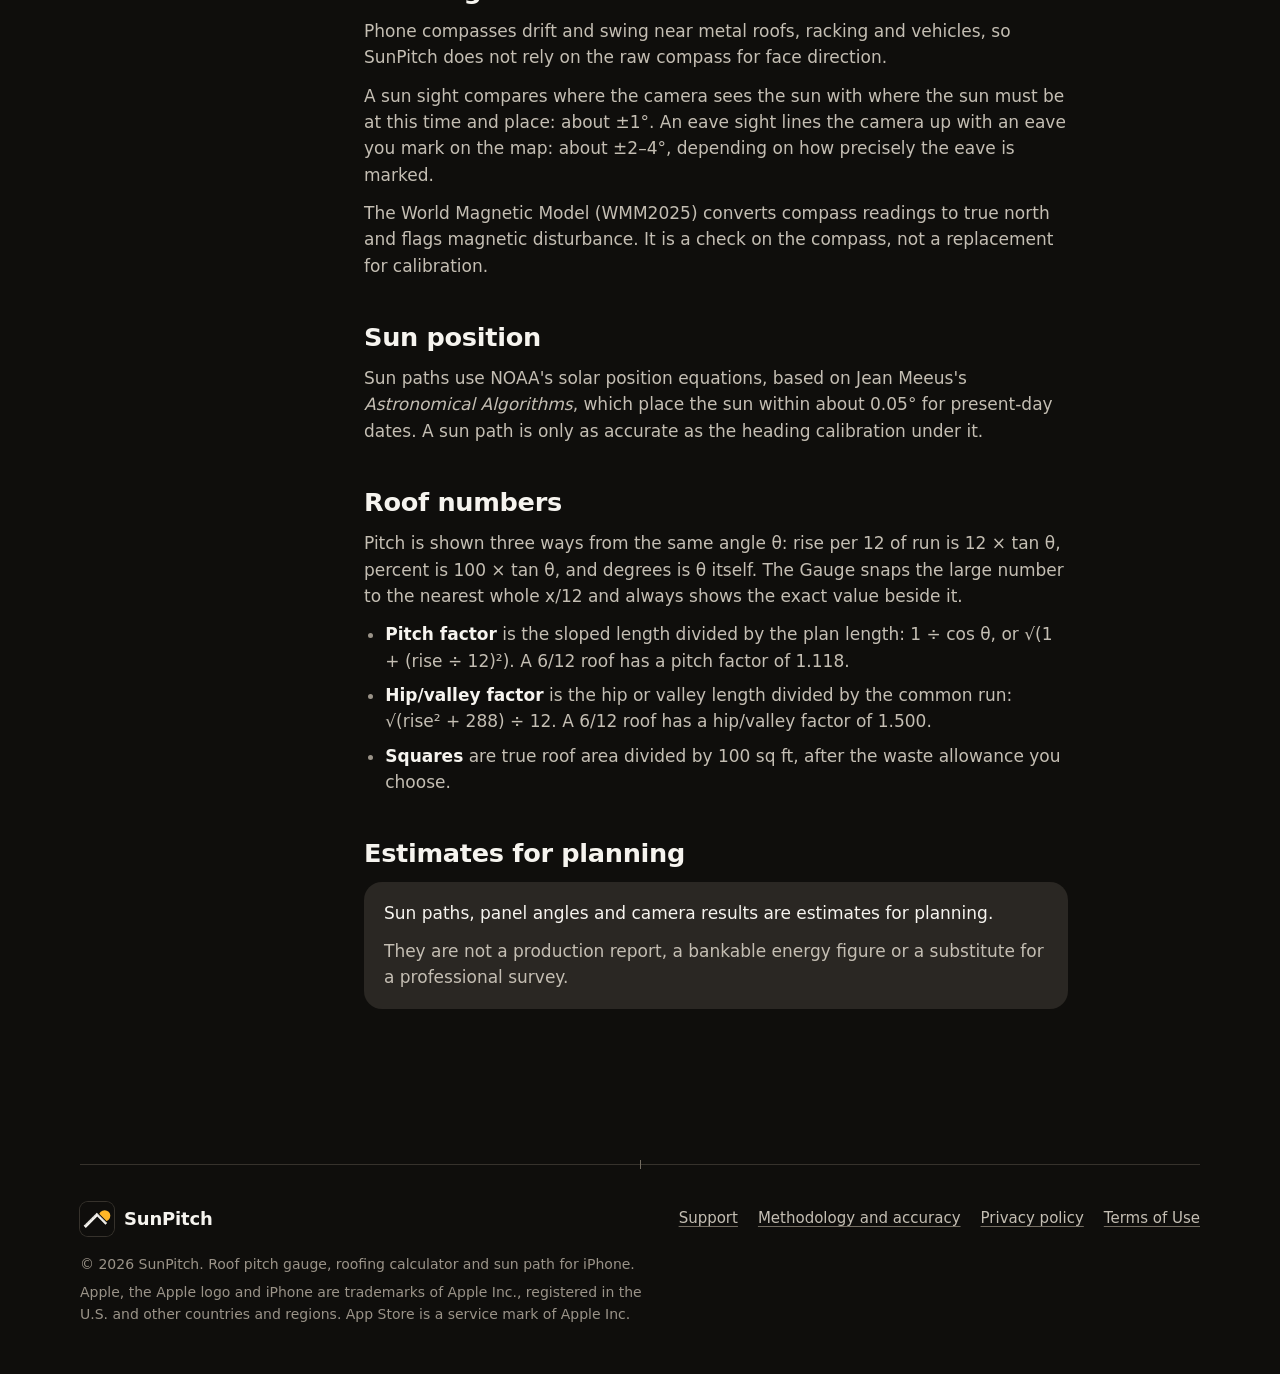
==== commit 53ab810b: "Publish site from sunpitch@b2e3b8f" ====
--- a/methodology.html
+++ b/methodology.html
@@ -58,7 +58,7 @@
               <tbody>
                 <tr><th scope="row">Gauge, smooth surface, flip-averaged</th><td>±0.3°</td></tr>
                 <tr><th scope="row">Gauge on shingles</th><td>±1°</td></tr>
-                <tr><th scope="row">Camera estimate</th><td class="wait">After field checks</td></tr>
+                <tr><th scope="row">Camera estimate</th><td>Estimate; depends on the viewing angle</td></tr>
                 <tr><th scope="row">Heading, sun sight</th><td>≈ ±1°</td></tr>
                 <tr><th scope="row">Heading, eave sight</th><td>≈ ±2–4°</td></tr>
                 <tr><th scope="row">Sun position (NOAA)</th><td>≈ 0.05°</td></tr>
@@ -77,7 +77,7 @@
         <section id="camera" aria-labelledby="camera-title">
           <h2 id="camera-title">Camera estimate</h2>
           <p>Camera mode estimates pitch from a roof edge seen edge-on, such as a gable rake or the end of a hip roof. SunPitch removes the phone's own tilt using gravity and the camera's lens data, then measures the line you place.</p>
-          <p>Results are always an estimate. The edge must be seen square-on; viewing it at an angle, lens distortion near the frame edges and handle placement all move the result. Accuracy figures will be published after field checks.</p>
+          <p>Results are always an estimate. The edge must be seen square-on; viewing it at an angle, lens distortion near the frame edges and handle placement all move the result.</p>
         </section>
 
         <section id="heading" aria-labelledby="heading-title">
